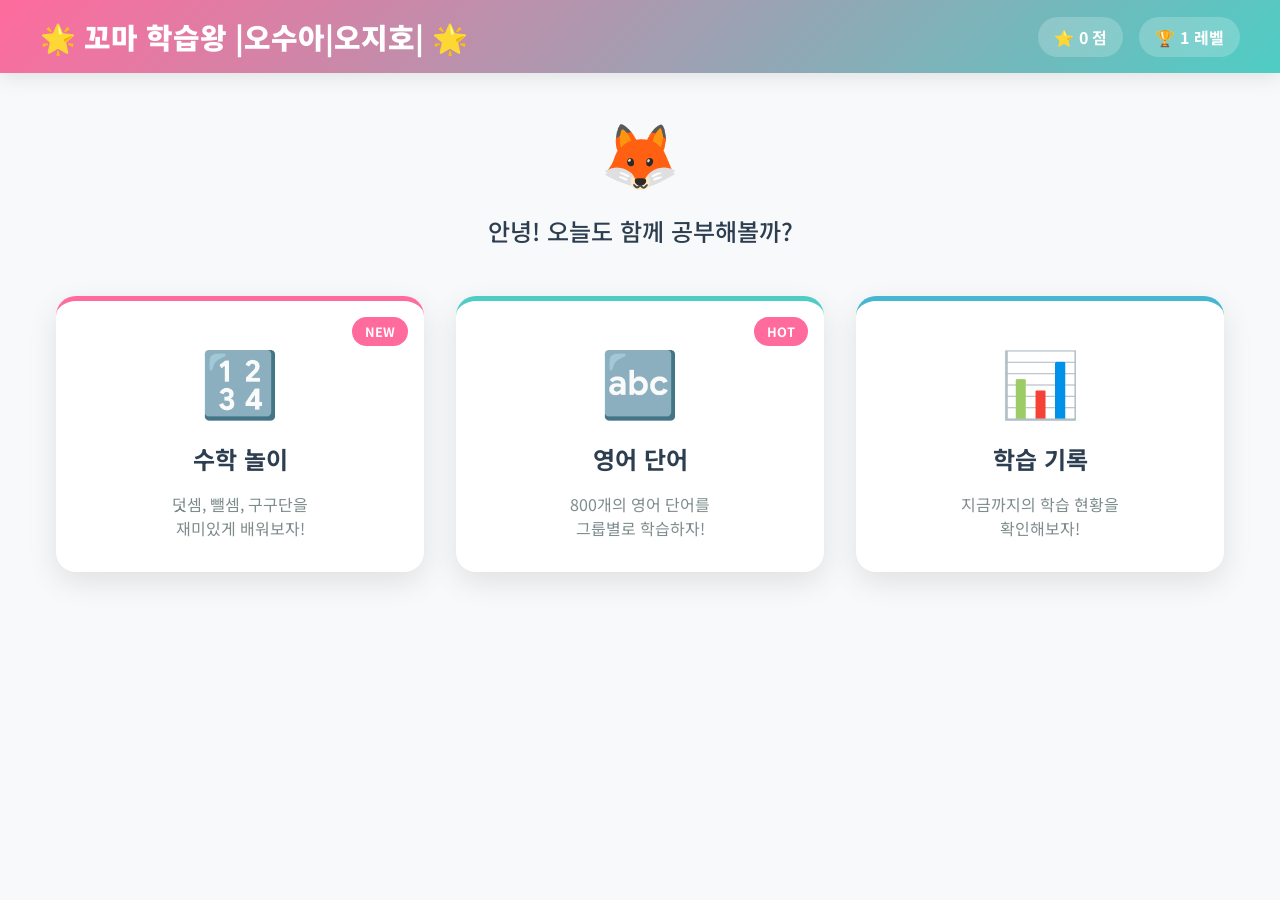
==== index.html @ a8bb4a1d "Add files via upload" ====
<!DOCTYPE html>
<html lang="ko">
<head>
    <meta charset="UTF-8">
    <meta name="viewport" content="width=device-width, initial-scale=1.0">
    <title>🌟 꼬마 학습왕 🌟</title>
    <link rel="preconnect" href="https://fonts.googleapis.com">
    <link rel="preconnect" href="https://fonts.gstatic.com" crossorigin>
    <link href="https://fonts.googleapis.com/css2?family=Noto+Sans+KR:wght@400;500;700;900&display=swap" rel="stylesheet">
    <link rel="stylesheet" href="styles.css">
</head>
<body>
    <!-- 로딩 화면 -->
    <div id="loading-screen" class="loading-screen">
        <div class="loading-content">
            <div class="loading-character">🦊</div>
            <div class="loading-text">꼬마 학습왕 준비 중...</div>
            <div class="loading-bar">
                <div class="loading-progress"></div>
            </div>
        </div>
    </div>

    <!-- 메인 앱 -->
    <div id="app" class="app hidden">
        <!-- 헤더 -->
        <header class="header">
            <div class="header-content">
                <h1 class="app-title">
                    <span class="title-icon">🌟</span>
                    꼬마 학습왕 |오수아|오지호|
                    <span class="title-icon">🌟</span>
                </h1>
                <div class="user-info">
                    <div class="score-display">
                        <span class="score-icon">⭐</span>
                        <span id="total-score">0</span>점
                    </div>
                    <div class="level-display">
                        <span class="level-icon">🏆</span>
                        <span id="user-level">1</span>레벨
                    </div>
                </div>
            </div>
        </header>

        <!-- 메인 메뉴 -->
        <main id="main-menu" class="main-menu">
            <div class="welcome-section">
                <div class="welcome-character">🦊</div>
                <h2 class="welcome-text">안녕! 오늘도 함께 공부해볼까?</h2>
            </div>

            <div class="menu-cards">
                <div class="menu-card math-card" onclick="showMathMenu()">
                    <div class="card-icon">🔢</div>
                    <h3 class="card-title">수학 놀이</h3>
                    <p class="card-description">덧셈, 뺄셈, 구구단을<br>재미있게 배워보자!</p>
                    <div class="card-badge">NEW</div>
                </div>

                <div class="menu-card english-card" onclick="showEnglishMenu()">
                    <div class="card-icon">🔤</div>
                    <h3 class="card-title">영어 단어</h3>
                    <p class="card-description">800개의 영어 단어를<br>그룹별로 학습하자!</p>
                    <div class="card-badge">HOT</div>
                </div>

                <div class="menu-card stats-card" onclick="showStats()">
                    <div class="card-icon">📊</div>
                    <h3 class="card-title">학습 기록</h3>
                    <p class="card-description">지금까지의 학습 현황을<br>확인해보자!</p>
                </div>
            </div>
        </main>

        <!-- 수학 메뉴 -->
        <div id="math-menu" class="sub-menu hidden">
            <div class="sub-menu-header">
                <button class="back-btn" onclick="showMainMenu()">
                    <span class="back-icon">←</span>
                    돌아가기
                </button>
                <h2 class="sub-menu-title">
                    <span class="title-icon">🔢</span>
                    수학 놀이
                </h2>
            </div>

            <div class="sub-menu-cards">
                <div class="sub-menu-card" onclick="startMathGame('addition')">
                    <div class="card-icon">➕</div>
                    <h3 class="card-title">덧셈 놀이</h3>
                    <p class="card-description">두 숫자를 더해보자!</p>
                </div>

                <div class="sub-menu-card" onclick="startMathGame('subtraction')">
                    <div class="card-icon">➖</div>
                    <h3 class="card-title">뺄셈 놀이</h3>
                    <p class="card-description">큰 수에서 작은 수를 빼보자!</p>
                </div>

                <div class="sub-menu-card" onclick="startMathGame('multiplication')">
                    <div class="card-icon">✖️</div>
                    <h3 class="card-title">구구단 놀이</h3>
                    <p class="card-description">구구단을 외워보자!</p>
                </div>
            </div>
        </div>

        <!-- 영어 메뉴 -->
        <div id="english-menu" class="sub-menu hidden">
            <div class="sub-menu-header">
                <button class="back-btn" onclick="showMainMenu()">
                    <span class="back-icon">←</span>
                    돌아가기
                </button>
                <h2 class="sub-menu-title">
                    <span class="title-icon">🔤</span>
                    영어 단어
                </h2>
            </div>

            <div class="sub-menu-cards english-groups">
                <div class="sub-menu-card" onclick="startEnglishGame('동물')">
                    <div class="card-icon">🐱</div>
                    <h3 class="card-title">동물</h3>
                    <p class="card-description">36개 단어</p>
                </div>

                <div class="sub-menu-card" onclick="startEnglishGame('음식')">
                    <div class="card-icon">🍎</div>
                    <h3 class="card-title">음식</h3>
                    <p class="card-description">36개 단어</p>
                </div>

                <div class="sub-menu-card" onclick="startEnglishGame('신체')">
                    <div class="card-icon">👁️</div>
                    <h3 class="card-title">신체</h3>
                    <p class="card-description">30개 단어</p>
                </div>

                <div class="sub-menu-card" onclick="startEnglishGame('학용품')">
                    <div class="card-icon">📚</div>
                    <h3 class="card-title">학용품</h3>
                    <p class="card-description">30개 단어</p>
                </div>

                <div class="sub-menu-card" onclick="startEnglishGame('색깔')">
                    <div class="card-icon">🌈</div>
                    <h3 class="card-title">색깔</h3>
                    <p class="card-description">21개 단어</p>
                </div>

                <div class="sub-menu-card" onclick="startEnglishGame('가족')">
                    <div class="card-icon">👨‍👩‍👧‍👦</div>
                    <h3 class="card-title">가족</h3>
                    <p class="card-description">27개 단어</p>
                </div>

                <div class="sub-menu-card" onclick="startEnglishGame('집과 물건')">
                    <div class="card-icon">🏠</div>
                    <h3 class="card-title">집과 물건</h3>
                    <p class="card-description">30개 단어</p>
                </div>

                <div class="sub-menu-card" onclick="startEnglishGame('옷과 신발')">
                    <div class="card-icon">👕</div>
                    <h3 class="card-title">옷과 신발</h3>
                    <p class="card-description">21개 단어</p>
                </div>
            </div>
        </div>

        <!-- 게임 화면 -->
        <div id="game-screen" class="game-screen hidden">
            <div class="game-header">
                <button class="back-btn" onclick="exitGame()">
                    <span class="back-icon">←</span>
                    나가기
                </button>
                <div class="game-info">
                    <div class="game-score">
                        <span class="score-icon">⭐</span>
                        <span id="game-score">0</span>점
                    </div>
                    <div class="game-progress">
                        <span id="current-question">1</span> / <span id="total-questions">10</span>
                    </div>
                </div>
                <!-- 영어 게임 전용 뜻 표시/숨김 버튼 -->
                <div id="meaning-toggle-container" class="meaning-toggle-container hidden">
                    <button id="meaning-toggle-btn" class="meaning-toggle-btn" onclick="app.toggleMeaningDisplay()">
                        <span id="meaning-toggle-icon">👁️</span>
                        <span id="meaning-toggle-text">뜻 보기</span>
                    </button>
                </div>
            </div>

            <div class="game-content">
                <div class="question-area">
                    <div id="question-text" class="question-text">문제가 여기에 표시됩니다</div>
                    <div id="question-visual" class="question-visual"></div>
                    <!-- 영어 단어 뜻을 표시하는 영역 -->
                    <div id="word-meaning" class="word-meaning hidden">
                        <div class="meaning-display">
                            <span class="meaning-label">뜻:</span>
                            <span id="meaning-text" class="meaning-text"></span>
                        </div>
                    </div>
                </div>

                <div class="answer-area">
                    <div id="math-answers" class="math-answers hidden">
                        <div id="math-choices" class="math-choices">
                            <!-- 객관식 선택지가 동적으로 생성됩니다 -->
                        </div>
                        <button id="show-answer-btn" class="show-answer-btn hidden">정답 보기</button>
                    </div>

                    <div id="english-answers" class="english-answers hidden">
                        <button id="know-btn" class="answer-btn know-btn">알아요! 😊</button>
                        <button id="dont-know-btn" class="answer-btn dont-know-btn">모르겠어요 😅</button>
                    </div>
                </div>

                <div id="feedback" class="feedback"></div>
            </div>

            <div class="game-character">
                <div id="character" class="character">🦊</div>
                <div id="character-speech" class="character-speech"></div>
            </div>
        </div>

        <!-- 통계 화면 -->
        <div id="stats-screen" class="stats-screen hidden">
            <div class="stats-header">
                <button class="back-btn" onclick="showMainMenu()">
                    <span class="back-icon">←</span>
                    돌아가기
                </button>
                <h2 class="stats-title">
                    <span class="title-icon">📊</span>
                    학습 기록
                </h2>
                <button class="reset-btn" onclick="app.resetAllData()">
                    <span class="reset-icon">🗑️</span>
                    모든 기록 초기화
                </button>
            </div>

            <div class="stats-content">
                <div class="stats-summary">
                    <div class="stat-card">
                        <div class="stat-icon">🎯</div>
                        <div class="stat-value" id="total-problems">0</div>
                        <div class="stat-label">총 문제 수</div>
                    </div>
                    <div class="stat-card">
                        <div class="stat-icon">✅</div>
                        <div class="stat-value" id="correct-problems">0</div>
                        <div class="stat-label">맞힌 문제</div>
                    </div>
                    <div class="stat-card">
                        <div class="stat-icon">📈</div>
                        <div class="stat-value" id="accuracy-rate">0%</div>
                        <div class="stat-label">정답률</div>
                    </div>
                </div>

                <div class="stats-charts">
                    <div class="chart-section main-chart">
                        <h3 class="chart-title">📚 영어 단어별 학습 통계</h3>
                        <div id="word-stats" class="word-stats"></div>
                    </div>

                    <div class="chart-section">
                        <h3 class="chart-title">최근 학습 기록</h3>
                        <div id="recent-history" class="recent-history"></div>
                    </div>
                </div>
            </div>
        </div>

        <!-- 성취 팝업 -->
        <div id="achievement-popup" class="achievement-popup hidden">
            <div class="achievement-content">
                <div class="achievement-icon">🏆</div>
                <h3 class="achievement-title">축하합니다!</h3>
                <p class="achievement-text">새로운 레벨에 도달했어요!</p>
                <button class="achievement-close" onclick="closeAchievement()">확인</button>
            </div>
        </div>
    </div>

    <script src="words.js"></script>
    <script src="app.js"></script>
</body>
</html>
---- styles.css ----
/* 기본 설정 */
* {
    margin: 0;
    padding: 0;
    box-sizing: border-box;
}

body {
    font-family: 'Noto Sans KR', sans-serif;
    background: linear-gradient(135deg, #667eea 0%, #764ba2 100%);
    min-height: 100vh;
    overflow-x: hidden;
}

.hidden {
    display: none !important;
}

/* 로딩 화면 */
.loading-screen {
    position: fixed;
    top: 0;
    left: 0;
    width: 100%;
    height: 100%;
    background: linear-gradient(135deg, #667eea 0%, #764ba2 100%);
    display: flex;
    align-items: center;
    justify-content: center;
    z-index: 9999;
}

.loading-content {
    text-align: center;
    color: white;
}

.loading-character {
    font-size: 4rem;
    animation: bounce 1s infinite;
    margin-bottom: 1rem;
}

.loading-text {
    font-size: 1.5rem;
    font-weight: 500;
    margin-bottom: 2rem;
}

.loading-bar {
    width: 200px;
    height: 8px;
    background: rgba(255, 255, 255, 0.3);
    border-radius: 4px;
    overflow: hidden;
    margin: 0 auto;
}

.loading-progress {
    height: 100%;
    background: linear-gradient(90deg, #FF6B9D, #4ECDC4);
    border-radius: 4px;
    animation: loading 2s ease-in-out infinite;
}

@keyframes bounce {
    0%, 20%, 50%, 80%, 100% {
        transform: translateY(0);
    }
    40% {
        transform: translateY(-20px);
    }
    60% {
        transform: translateY(-10px);
    }
}

@keyframes loading {
    0% {
        width: 0%;
    }
    50% {
        width: 70%;
    }
    100% {
        width: 100%;
    }
}

/* 메인 앱 */
.app {
    min-height: 100vh;
    background: #F8F9FA;
}

/* 헤더 */
.header {
    background: linear-gradient(135deg, #FF6B9D 0%, #4ECDC4 100%);
    color: white;
    padding: 1rem;
    box-shadow: 0 4px 20px rgba(0, 0, 0, 0.1);
}

.header-content {
    max-width: 1200px;
    margin: 0 auto;
    display: flex;
    justify-content: space-between;
    align-items: center;
    flex-wrap: wrap;
    gap: 1rem;
}

.app-title {
    font-size: 1.8rem;
    font-weight: 900;
    display: flex;
    align-items: center;
    gap: 0.5rem;
}

.title-icon {
    animation: sparkle 2s ease-in-out infinite;
}

@keyframes sparkle {
    0%, 100% {
        transform: scale(1);
    }
    50% {
        transform: scale(1.2);
    }
}

.user-info {
    display: flex;
    gap: 1rem;
    align-items: center;
}

.score-display, .level-display {
    background: rgba(255, 255, 255, 0.2);
    padding: 0.5rem 1rem;
    border-radius: 20px;
    font-weight: 700;
    display: flex;
    align-items: center;
    gap: 0.3rem;
}

/* 메인 메뉴 */
.main-menu {
    max-width: 1200px;
    margin: 0 auto;
    padding: 2rem 1rem;
}

.welcome-section {
    text-align: center;
    margin-bottom: 3rem;
}

.welcome-character {
    font-size: 4rem;
    margin-bottom: 1rem;
    animation: wave 2s ease-in-out infinite;
}

@keyframes wave {
    0%, 100% {
        transform: rotate(0deg);
    }
    25% {
        transform: rotate(-10deg);
    }
    75% {
        transform: rotate(10deg);
    }
}

.welcome-text {
    font-size: 1.5rem;
    color: #2C3E50;
    font-weight: 500;
}

.menu-cards {
    display: grid;
    grid-template-columns: repeat(auto-fit, minmax(300px, 1fr));
    gap: 2rem;
    margin-top: 2rem;
}

.menu-card {
    background: white;
    border-radius: 20px;
    padding: 2rem;
    text-align: center;
    box-shadow: 0 10px 30px rgba(0, 0, 0, 0.1);
    cursor: pointer;
    transition: all 0.3s ease;
    position: relative;
    overflow: hidden;
}

.menu-card::before {
    content: '';
    position: absolute;
    top: 0;
    left: -100%;
    width: 100%;
    height: 100%;
    background: linear-gradient(90deg, transparent, rgba(255, 255, 255, 0.4), transparent);
    transition: left 0.5s;
}

.menu-card:hover::before {
    left: 100%;
}

.menu-card:hover {
    transform: translateY(-10px);
    box-shadow: 0 20px 40px rgba(0, 0, 0, 0.15);
}

.math-card {
    border-top: 5px solid #FF6B9D;
}

.english-card {
    border-top: 5px solid #4ECDC4;
}

.stats-card {
    border-top: 5px solid #45B7D1;
}

.card-icon {
    font-size: 4rem;
    margin-bottom: 1rem;
}

.card-title {
    font-size: 1.5rem;
    font-weight: 700;
    color: #2C3E50;
    margin-bottom: 1rem;
}

.card-description {
    font-size: 1rem;
    color: #7F8C8D;
    line-height: 1.5;
}

.card-badge {
    position: absolute;
    top: 1rem;
    right: 1rem;
    background: #FF6B9D;
    color: white;
    padding: 0.3rem 0.8rem;
    border-radius: 15px;
    font-size: 0.8rem;
    font-weight: 700;
}

/* 서브 메뉴 */
.sub-menu {
    max-width: 1200px;
    margin: 0 auto;
    padding: 2rem 1rem;
}

.sub-menu-header {
    display: flex;
    align-items: center;
    gap: 1rem;
    margin-bottom: 2rem;
}

.back-btn {
    background: #95A5A6;
    color: white;
    border: none;
    padding: 0.8rem 1.5rem;
    border-radius: 15px;
    font-size: 1rem;
    font-weight: 500;
    cursor: pointer;
    transition: all 0.3s ease;
    display: flex;
    align-items: center;
    gap: 0.5rem;
}

.back-btn:hover {
    background: #7F8C8D;
    transform: translateX(-5px);
}

.sub-menu-title {
    font-size: 2rem;
    font-weight: 700;
    color: #2C3E50;
    display: flex;
    align-items: center;
    gap: 0.5rem;
}

.sub-menu-cards {
    display: grid;
    grid-template-columns: repeat(auto-fit, minmax(250px, 1fr));
    gap: 1.5rem;
}

.sub-menu-card {
    background: white;
    border-radius: 15px;
    padding: 1.5rem;
    text-align: center;
    box-shadow: 0 5px 15px rgba(0, 0, 0, 0.08);
    cursor: pointer;
    transition: all 0.3s ease;
    border: 2px solid transparent;
}

.sub-menu-card:hover {
    transform: translateY(-5px);
    box-shadow: 0 10px 25px rgba(0, 0, 0, 0.15);
    border-color: #4ECDC4;
}

.sub-menu-card .card-icon {
    font-size: 3rem;
    margin-bottom: 1rem;
}

.sub-menu-card .card-title {
    font-size: 1.2rem;
    font-weight: 700;
    color: #2C3E50;
    margin-bottom: 0.5rem;
}

.sub-menu-card .card-description {
    font-size: 0.9rem;
    color: #7F8C8D;
}

/* 게임 화면 */
.game-screen {
    max-width: 800px;
    margin: 0 auto;
    padding: 1rem;
    min-height: 100vh;
    display: flex;
    flex-direction: column;
}

.game-header {
    display: flex;
    justify-content: space-between;
    align-items: center;
    margin-bottom: 2rem;
    flex-wrap: wrap;
    gap: 1rem;
}

.game-info {
    display: flex;
    gap: 1rem;
    align-items: center;
}

.game-score {
    background: linear-gradient(135deg, #FF6B9D, #4ECDC4);
    color: white;
    padding: 0.5rem 1rem;
    border-radius: 20px;
    font-weight: 700;
    display: flex;
    align-items: center;
    gap: 0.3rem;
}

.game-progress {
    background: white;
    padding: 0.5rem 1rem;
    border-radius: 20px;
    font-weight: 700;
    color: #2C3E50;
    box-shadow: 0 2px 10px rgba(0, 0, 0, 0.1);
}

.game-content {
    flex: 1;
    display: flex;
    flex-direction: column;
    justify-content: center;
    gap: 2rem;
}

.question-area {
    background: white;
    border-radius: 20px;
    padding: 2rem;
    text-align: center;
    box-shadow: 0 10px 30px rgba(0, 0, 0, 0.1);
}

.question-text {
    font-size: 2rem;
    font-weight: 700;
    color: #2C3E50;
    margin-bottom: 1rem;
    line-height: 1.4;
}

.question-visual {
    margin-top: 1rem;
}

.answer-area {
    display: flex;
    justify-content: center;
    gap: 1rem;
    flex-wrap: wrap;
}

.math-answers {
    display: flex;
    flex-direction: column;
    gap: 1rem;
    align-items: center;
}

.math-choices {
    display: grid;
    grid-template-columns: repeat(2, 1fr);
    gap: 1rem;
    width: 100%;
    max-width: 400px;
}

.choice-btn {
    background: white;
    border: 3px solid #E0E0E0;
    border-radius: 15px;
    padding: 1rem 1.5rem;
    font-size: 1.5rem;
    font-weight: 700;
    color: #2C3E50;
    cursor: pointer;
    transition: all 0.3s ease;
    min-height: 60px;
    display: flex;
    align-items: center;
    justify-content: center;
}

.choice-btn:hover {
    border-color: #4ECDC4;
    transform: translateY(-2px);
    box-shadow: 0 5px 15px rgba(78, 205, 196, 0.2);
}

.choice-btn.correct {
    background: linear-gradient(135deg, #96CEB4, #4ECDC4);
    color: white;
    border-color: #4ECDC4;
}

.choice-btn.incorrect {
    background: linear-gradient(135deg, #FF6B9D, #FF8E9B);
    color: white;
    border-color: #FF6B9D;
}

.choice-btn.disabled {
    pointer-events: none;
    opacity: 0.7;
}

.show-answer-btn {
    background: linear-gradient(135deg, #95A5A6, #7F8C8D);
    color: white;
    border: none;
    padding: 1rem 2rem;
    border-radius: 15px;
    font-size: 1.2rem;
    font-weight: 700;
    cursor: pointer;
    transition: all 0.3s ease;
    margin-top: 1rem;
}

.show-answer-btn:hover {
    transform: translateY(-2px);
    box-shadow: 0 5px 15px rgba(149, 165, 166, 0.4);
}

.english-answers {
    display: flex;
    gap: 1rem;
    flex-wrap: wrap;
    justify-content: center;
}

.answer-btn {
    padding: 1rem 2rem;
    border: none;
    border-radius: 15px;
    font-size: 1.2rem;
    font-weight: 700;
    cursor: pointer;
    transition: all 0.3s ease;
    min-width: 150px;
}

.know-btn {
    background: linear-gradient(135deg, #96CEB4, #4ECDC4);
    color: white;
}

.know-btn:hover {
    transform: translateY(-2px);
    box-shadow: 0 5px 15px rgba(150, 206, 180, 0.4);
}

.dont-know-btn {
    background: linear-gradient(135deg, #FF6B9D, #FF8E9B);
    color: white;
}

.dont-know-btn:hover {
    transform: translateY(-2px);
    box-shadow: 0 5px 15px rgba(255, 107, 157, 0.4);
}

.feedback {
    text-align: center;
    font-size: 1.5rem;
    font-weight: 700;
    padding: 1rem;
    border-radius: 15px;
    margin-top: 1rem;
    min-height: 60px;
    display: flex;
    align-items: center;
    justify-content: center;
}

.feedback.correct {
    background: linear-gradient(135deg, #96CEB4, #4ECDC4);
    color: white;
    animation: correctPulse 0.6s ease;
}

.feedback.incorrect {
    background: linear-gradient(135deg, #FF6B9D, #FF8E9B);
    color: white;
    animation: incorrectShake 0.6s ease;
}

@keyframes correctPulse {
    0% {
        transform: scale(1);
    }
    50% {
        transform: scale(1.05);
    }
    100% {
        transform: scale(1);
    }
}

@keyframes incorrectShake {
    0%, 100% {
        transform: translateX(0);
    }
    25% {
        transform: translateX(-10px);
    }
    75% {
        transform: translateX(10px);
    }
}

.game-character {
    position: fixed;
    bottom: 2rem;
    right: 2rem;
    text-align: center;
}

.character {
    font-size: 3rem;
    margin-bottom: 0.5rem;
    cursor: pointer;
    transition: transform 0.3s ease;
}

.character:hover {
    transform: scale(1.2);
}

.character-speech {
    background: white;
    padding: 0.5rem 1rem;
    border-radius: 15px;
    box-shadow: 0 5px 15px rgba(0, 0, 0, 0.1);
    font-size: 0.9rem;
    color: #2C3E50;
    max-width: 150px;
    word-wrap: break-word;
    position: relative;
}

.character-speech::after {
    content: '';
    position: absolute;
    bottom: -10px;
    left: 50%;
    transform: translateX(-50%);
    width: 0;
    height: 0;
    border-left: 10px solid transparent;
    border-right: 10px solid transparent;
    border-top: 10px solid white;
}

/* 통계 화면 */
.stats-screen {
    max-width: 1200px;
    margin: 0 auto;
    padding: 2rem 1rem;
}

.stats-header {
    display: flex;
    align-items: center;
    gap: 1rem;
    margin-bottom: 2rem;
}

.stats-title {
    font-size: 2rem;
    font-weight: 700;
    color: #2C3E50;
    display: flex;
    align-items: center;
    gap: 0.5rem;
}

.stats-content {
    display: flex;
    flex-direction: column;
    gap: 2rem;
}

.stats-summary {
    display: grid;
    grid-template-columns: repeat(auto-fit, minmax(200px, 1fr));
    gap: 1rem;
}

.stat-card {
    background: white;
    border-radius: 15px;
    padding: 1.5rem;
    text-align: center;
    box-shadow: 0 5px 15px rgba(0, 0, 0, 0.08);
}

.stat-icon {
    font-size: 2.5rem;
    margin-bottom: 0.5rem;
}

.stat-value {
    font-size: 2rem;
    font-weight: 900;
    color: #2C3E50;
    margin-bottom: 0.5rem;
}

.stat-label {
    font-size: 0.9rem;
    color: #7F8C8D;
}

.stats-charts {
    display: grid;
    grid-template-columns: repeat(auto-fit, minmax(400px, 1fr));
    gap: 2rem;
}

.chart-section {
    background: white;
    border-radius: 15px;
    padding: 1.5rem;
    box-shadow: 0 5px 15px rgba(0, 0, 0, 0.08);
}

.chart-title {
    font-size: 1.2rem;
    font-weight: 700;
    color: #2C3E50;
    margin-bottom: 1rem;
}

.chart {
    height: 200px;
    display: flex;
    align-items: end;
    justify-content: space-around;
    gap: 1rem;
}

.chart-bar {
    background: linear-gradient(135deg, #4ECDC4, #45B7D1);
    border-radius: 5px 5px 0 0;
    min-width: 40px;
    position: relative;
    transition: all 0.3s ease;
}

.chart-bar:hover {
    transform: scale(1.05);
}

.chart-label {
    position: absolute;
    bottom: -25px;
    left: 50%;
    transform: translateX(-50%);
    font-size: 0.8rem;
    color: #7F8C8D;
    white-space: nowrap;
}

.recent-history {
    max-height: 200px;
    overflow-y: auto;
}

.history-item {
    display: flex;
    justify-content: space-between;
    align-items: center;
    padding: 0.8rem;
    border-bottom: 1px solid #E0E0E0;
    font-size: 0.9rem;
}

.history-item:last-child {
    border-bottom: none;
}

.history-subject {
    font-weight: 700;
    color: #2C3E50;
}

.history-result {
    color: #7F8C8D;
}

/* 성취 팝업 */
.achievement-popup {
    position: fixed;
    top: 0;
    left: 0;
    width: 100%;
    height: 100%;
    background: rgba(0, 0, 0, 0.5);
    display: flex;
    align-items: center;
    justify-content: center;
    z-index: 1000;
}

.achievement-content {
    background: white;
    border-radius: 20px;
    padding: 2rem;
    text-align: center;
    max-width: 300px;
    animation: achievementPop 0.5s ease;
}

@keyframes achievementPop {
    0% {
        transform: scale(0.5);
        opacity: 0;
    }
    100% {
        transform: scale(1);
        opacity: 1;
    }
}

.achievement-icon {
    font-size: 4rem;
    margin-bottom: 1rem;
}

.achievement-title {
    font-size: 1.5rem;
    font-weight: 700;
    color: #2C3E50;
    margin-bottom: 1rem;
}

.achievement-text {
    font-size: 1rem;
    color: #7F8C8D;
    margin-bottom: 1.5rem;
}

.achievement-close {
    background: linear-gradient(135deg, #4ECDC4, #45B7D1);
    color: white;
    border: none;
    padding: 0.8rem 2rem;
    border-radius: 15px;
    font-size: 1rem;
    font-weight: 700;
    cursor: pointer;
    transition: all 0.3s ease;
}

.achievement-close:hover {
    transform: translateY(-2px);
    box-shadow: 0 5px 15px rgba(78, 205, 196, 0.4);
}

/* 반응형 디자인 */
@media (max-width: 768px) {
    .header-content {
        flex-direction: column;
        text-align: center;
    }

    .app-title {
        font-size: 1.5rem;
    }

    .menu-cards {
        grid-template-columns: 1fr;
    }

    .sub-menu-cards {
        grid-template-columns: repeat(auto-fit, minmax(200px, 1fr));
    }

    .game-header {
        flex-direction: column;
        align-items: stretch;
    }

    .game-info {
        justify-content: center;
    }

    .question-text {
        font-size: 1.5rem;
    }

    .english-answers {
        flex-direction: column;
        align-items: center;
    }

    .answer-btn {
        width: 100%;
        max-width: 250px;
    }

    .game-character {
        position: static;
        margin-top: 2rem;
    }

    .stats-charts {
        grid-template-columns: 1fr;
    }

    .chart-section {
        min-width: auto;
    }
}

@media (max-width: 480px) {
    .main-menu, .sub-menu, .game-screen, .stats-screen {
        padding: 1rem 0.5rem;
    }

    .menu-card, .sub-menu-card {
        padding: 1.5rem 1rem;
    }

    .question-area {
        padding: 1.5rem 1rem;
    }

    .math-input {
        width: 100%;
        max-width: 250px;
    }
}

/* 뜻 표시/숨김 기능 스타일 */
.meaning-toggle-container {
    display: flex;
    align-items: center;
}

.meaning-toggle-btn {
    display: flex;
    align-items: center;
    gap: 0.5rem;
    padding: 0.5rem 1rem;
    background: linear-gradient(135deg, #667eea 0%, #764ba2 100%);
    color: white;
    border: none;
    border-radius: 25px;
    font-size: 0.9rem;
    font-weight: 500;
    cursor: pointer;
    transition: all 0.3s ease;
    box-shadow: 0 2px 10px rgba(0, 0, 0, 0.1);
}

.meaning-toggle-btn:hover {
    transform: translateY(-2px);
    box-shadow: 0 4px 15px rgba(0, 0, 0, 0.2);
}

.meaning-toggle-btn.hide-meaning {
    background: linear-gradient(135deg, #fc4a1a 0%, #f7b733 100%);
}

.meaning-toggle-btn.show-meaning {
    background: linear-gradient(135deg, #4ECDC4 0%, #44A08D 100%);
}

.word-meaning {
    margin-top: 1rem;
    padding: 1rem;
    background: linear-gradient(135deg, #ffecd2 0%, #fcb69f 100%);
    border-radius: 15px;
    border-left: 5px solid #ff6b6b;
    animation: fadeInUp 0.5s ease;
}

.meaning-display {
    display: flex;
    align-items: center;
    gap: 0.5rem;
    font-size: 1.1rem;
}

.meaning-label {
    font-weight: 700;
    color: #d63384;
}

.meaning-text {
    font-weight: 600;
    color: #495057;
    background: white;
    padding: 0.3rem 0.8rem;
    border-radius: 20px;
    box-shadow: 0 2px 5px rgba(0, 0, 0, 0.1);
}

@keyframes fadeInUp {
    from {
        opacity: 0;
        transform: translateY(20px);
    }
    to {
        opacity: 1;
        transform: translateY(0);
    }
}

/* 게임 헤더 개선 */
.game-header {
    display: flex;
    justify-content: space-between;
    align-items: center;
    padding: 1rem 2rem;
    background: rgba(255, 255, 255, 0.95);
    backdrop-filter: blur(10px);
    border-radius: 20px;
    margin-bottom: 2rem;
    box-shadow: 0 4px 20px rgba(0, 0, 0, 0.1);
}

.stats-header {
    display: flex;
    justify-content: space-between;
    align-items: center;
    padding: 1rem 2rem;
    background: rgba(255, 255, 255, 0.95);
    backdrop-filter: blur(10px);
    border-radius: 20px;
    margin-bottom: 2rem;
    box-shadow: 0 4px 20px rgba(0, 0, 0, 0.1);
}

.reset-btn {
    display: flex;
    align-items: center;
    gap: 0.5rem;
    padding: 0.5rem 1rem;
    background: linear-gradient(135deg, #ff4757 0%, #ff3838 100%);
    color: white;
    border: none;
    border-radius: 25px;
    font-size: 0.9rem;
    font-weight: 500;
    cursor: pointer;
    transition: all 0.3s ease;
    box-shadow: 0 2px 10px rgba(255, 71, 87, 0.3);
}

.reset-btn:hover {
    transform: translateY(-2px);
    box-shadow: 0 4px 15px rgba(255, 71, 87, 0.5);
}

/* 단어별 통계 스타일 */
.main-chart {
    grid-column: 1 / -1; /* 전체 너비로 확장 */
    order: -1; /* 가장 위에 배치 */
}

.main-chart .chart-title {
    font-size: 1.5rem;
    color: #495057;
    text-align: center;
    margin-bottom: 1.5rem;
    padding: 1rem;
    background: linear-gradient(135deg, #667eea 0%, #764ba2 100%);
    color: white;
    border-radius: 15px;
    box-shadow: 0 4px 15px rgba(102, 126, 234, 0.3);
}

.word-stats-list {
    display: grid;
    grid-template-columns: repeat(auto-fit, minmax(300px, 1fr));
    gap: 1rem;
    max-height: 500px;
    overflow-y: auto;
    padding: 1rem;
    background: rgba(255, 255, 255, 0.5);
    border-radius: 15px;
    backdrop-filter: blur(10px);
}

.word-stat-item {
    display: flex;
    justify-content: space-between;
    align-items: center;
    padding: 1.2rem;
    background: linear-gradient(135deg, #ffffff 0%, #f8f9fa 100%);
    border-radius: 15px;
    border-left: 5px solid #6c757d;
    transition: all 0.3s ease;
    box-shadow: 0 2px 10px rgba(0, 0, 0, 0.1);
}

.word-stat-item:hover {
    transform: translateY(-3px) scale(1.02);
    box-shadow: 0 8px 25px rgba(0, 0, 0, 0.15);
}

.word-info {
    display: flex;
    flex-direction: column;
    gap: 0.5rem;
}

.word-name {
    font-weight: 800;
    font-size: 1.2rem;
    color: #495057;
}

.word-accuracy {
    font-weight: 700;
    font-size: 1rem;
    padding: 0.3rem 0.8rem;
    border-radius: 20px;
    display: inline-block;
    width: fit-content;
    text-align: center;
    min-width: 60px;
}

.word-accuracy.excellent {
    background: linear-gradient(135deg, #28a745 0%, #20c997 100%);
    color: white;
    border-left-color: #28a745;
}

.word-accuracy.good {
    background: linear-gradient(135deg, #ffc107 0%, #fd7e14 100%);
    color: white;
    border-left-color: #ffc107;
}

.word-accuracy.needs-practice {
    background: linear-gradient(135deg, #dc3545 0%, #e83e8c 100%);
    color: white;
    border-left-color: #dc3545;
}

.word-stat-item .word-accuracy.excellent {
    border-left-color: #28a745;
}

.word-stat-item .word-accuracy.good {
    border-left-color: #ffc107;
}

.word-stat-item .word-accuracy.needs-practice {
    border-left-color: #dc3545;
}

.word-details {
    display: flex;
    flex-direction: column;
    gap: 0.3rem;
    align-items: flex-end;
    font-size: 0.9rem;
}

.correct-count {
    color: #28a745;
    font-weight: 700;
    font-size: 1rem;
}

.wrong-count {
    color: #dc3545;
    font-weight: 700;
    font-size: 1rem;
}

.total-count {
    color: #6c757d;
    font-weight: 600;
    font-size: 0.85rem;
}

/* 피드백 표시 개선 */
.feedback {
    transition: all 0.3s ease;
}

.feedback.floating {
    position: absolute !important;
    top: 10px !important;
    right: 10px !important;
    z-index: 10 !important;
    opacity: 0.8 !important;
    font-size: 0.9rem !important;
    max-width: 200px !important;
    border-radius: 10px !important;
    padding: 0.5rem !important;
    box-shadow: 0 2px 10px rgba(0, 0, 0, 0.2) !important;
}

@media (max-width: 768px) {
    .game-header {
        flex-direction: column;
        gap: 1rem;
        text-align: center;
    }
    
    .meaning-toggle-container {
        order: -1;
    }
    
    .game-info {
        display: flex;
        gap: 1rem;
        justify-content: center;
    }
}
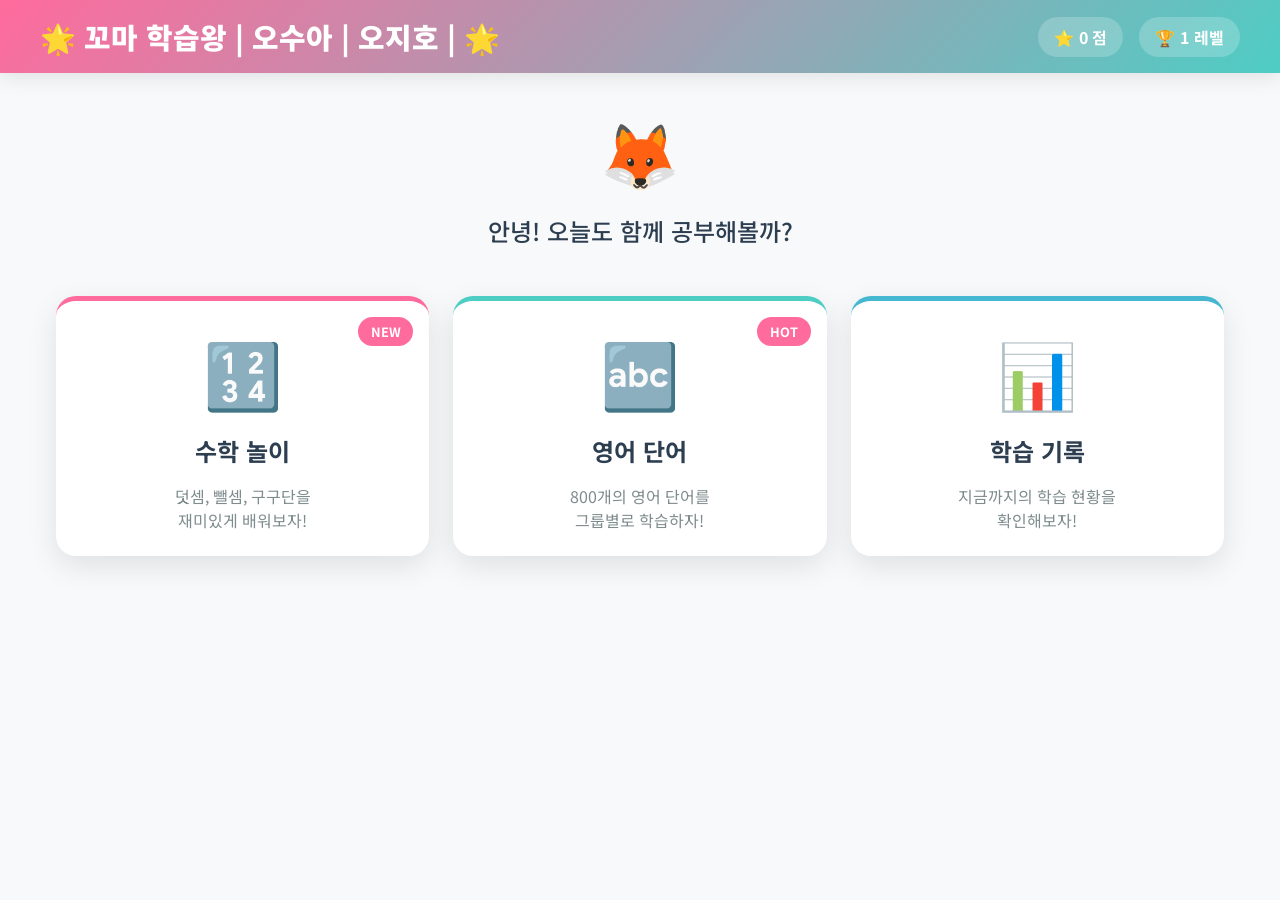
==== commit c0da0288: "Add files via upload" ====
--- a/index.html
+++ b/index.html
@@ -28,7 +28,7 @@
             <div class="header-content">
                 <h1 class="app-title">
                     <span class="title-icon">🌟</span>
-                    꼬마 학습왕 |오수아|오지호|
+                    꼬마 학습왕 | 오수아 | 오지호 |
                     <span class="title-icon">🌟</span>
                 </h1>
                 <div class="user-info">
--- a/styles.css
+++ b/styles.css
@@ -186,15 +186,15 @@
 
 .menu-cards {
     display: grid;
-    grid-template-columns: repeat(auto-fit, minmax(300px, 1fr));
-    gap: 2rem;
-    margin-top: 2rem;
+    grid-template-columns: repeat(auto-fit, minmax(280px, 1fr)); /* 300px에서 280px로 축소 */
+    gap: 1.5rem; /* 2rem에서 1.5rem으로 축소 */
+    margin-top: 1.5rem; /* 2rem에서 1.5rem으로 축소 */
 }
 
 .menu-card {
     background: white;
     border-radius: 20px;
-    padding: 2rem;
+    padding: 1.5rem; /* 2rem에서 1.5rem으로 축소 */
     text-align: center;
     box-shadow: 0 10px 30px rgba(0, 0, 0, 0.1);
     cursor: pointer;
@@ -310,14 +310,14 @@
 
 .sub-menu-cards {
     display: grid;
-    grid-template-columns: repeat(auto-fit, minmax(250px, 1fr));
-    gap: 1.5rem;
+    grid-template-columns: repeat(auto-fit, minmax(220px, 1fr)); /* 250px에서 220px로 축소 */
+    gap: 1rem; /* 1.5rem에서 1rem으로 축소 */
 }
 
 .sub-menu-card {
     background: white;
     border-radius: 15px;
-    padding: 1.5rem;
+    padding: 1.2rem; /* 1.5rem에서 1.2rem으로 축소 */
     text-align: center;
     box-shadow: 0 5px 15px rgba(0, 0, 0, 0.08);
     cursor: pointer;
@@ -362,9 +362,9 @@
     display: flex;
     justify-content: space-between;
     align-items: center;
-    margin-bottom: 2rem;
+    margin-bottom: 1rem; /* 2rem에서 1rem으로 축소 */
     flex-wrap: wrap;
-    gap: 1rem;
+    gap: 0.8rem; /* 1rem에서 0.8rem으로 축소 */
 }
 
 .game-info {
@@ -404,7 +404,7 @@
 .question-area {
     background: white;
     border-radius: 20px;
-    padding: 2rem;
+    padding: 1.5rem; /* 2rem에서 1.5rem으로 축소 */
     text-align: center;
     box-shadow: 0 10px 30px rgba(0, 0, 0, 0.1);
 }
@@ -894,20 +894,144 @@
 
 @media (max-width: 480px) {
     .main-menu, .sub-menu, .game-screen, .stats-screen {
-        padding: 1rem 0.5rem;
+        padding: 0.5rem 0.3rem; /* 1rem 0.5rem에서 축소 */
+    }
+
+    .menu-cards {
+        grid-template-columns: repeat(auto-fit, minmax(240px, 1fr)); /* 더 작은 카드 */
+        gap: 1rem; /* 간격 축소 */
+        margin-top: 1rem;
+    }
+
+    .sub-menu-cards {
+        grid-template-columns: repeat(auto-fit, minmax(180px, 1fr)); /* 더 작은 서브메뉴 카드 */
+        gap: 0.8rem;
     }
 
     .menu-card, .sub-menu-card {
-        padding: 1.5rem 1rem;
+        padding: 1rem 0.8rem; /* 1.5rem 1rem에서 축소 */
+        margin-bottom: 0.8rem; /* 카드 간격 축소 */
+    }
+
+    .menu-card h3, .sub-menu-card h3 {
+        font-size: 1.1rem; /* 제목 크기 축소 */
+        margin-bottom: 0.3rem;
+    }
+
+    .menu-card p, .sub-menu-card p {
+        font-size: 0.85rem; /* 설명 텍스트 축소 */
+        line-height: 1.3;
+    }
+
+    .card-icon {
+        font-size: 2rem; /* 아이콘 크기 축소 */
+        margin-bottom: 0.8rem;
     }
 
     .question-area {
-        padding: 1.5rem 1rem;
+        padding: 1rem 0.8rem; /* 1.5rem 1rem에서 축소 */
+    }
+
+    .question-text {
+        font-size: 1.8rem; /* 문제 텍스트 크기 축소 */
+        margin-bottom: 1rem;
     }
 
     .math-input {
         width: 100%;
-        max-width: 250px;
+        max-width: 200px; /* 250px에서 축소 */
+        padding: 0.6rem; /* 입력 필드 패딩 축소 */
+        font-size: 1.1rem;
+    }
+
+    .answer-btn {
+        padding: 0.8rem 1.5rem; /* 버튼 패딩 축소 */
+        font-size: 1rem;
+        margin: 0.3rem; /* 버튼 간격 축소 */
+    }
+
+    .header {
+        padding: 0.8rem 1rem; /* 헤더 패딩 축소 */
+    }
+
+    .app-title {
+        font-size: 1.3rem; /* 앱 제목 크기 축소 */
+    }
+
+    .user-info {
+        gap: 0.8rem; /* 사용자 정보 간격 축소 */
+    }
+
+    .score-display, .level-display {
+        font-size: 0.9rem; /* 점수/레벨 표시 축소 */
+        padding: 0.3rem 0.6rem;
+    }
+
+    .game-header {
+        margin-bottom: 0.8rem; /* 게임 헤더 여백 축소 */
+    }
+
+    .welcome-section {
+        margin-bottom: 1.5rem; /* 환영 섹션 여백 축소 */
+    }
+
+    .welcome-character {
+        font-size: 3rem; /* 캐릭터 크기 축소 */
+        margin-bottom: 0.8rem;
+    }
+
+    .welcome-text {
+        font-size: 1.2rem; /* 환영 텍스트 크기 축소 */
+    }
+
+    /* 통계 화면 모바일 최적화 */
+    .word-stats-list {
+        grid-template-columns: repeat(auto-fit, minmax(200px, 1fr)); /* 더 작은 카드 */
+        gap: 0.6rem;
+        padding: 0.6rem;
+        max-height: 400px;
+    }
+
+    .word-stat-item {
+        padding: 0.8rem; /* 더 작은 패딩 */
+        flex-direction: column;
+        gap: 0.5rem;
+        text-align: center;
+    }
+
+    .word-info, .word-details {
+        align-items: center;
+        gap: 0.3rem;
+    }
+
+    .word-name {
+        font-size: 1rem; /* 단어 이름 크기 축소 */
+    }
+
+    .word-accuracy {
+        font-size: 0.85rem; /* 정확도 표시 축소 */
+        padding: 0.2rem 0.6rem;
+    }
+
+    .correct-count, .wrong-count, .total-count {
+        font-size: 0.8rem; /* 통계 숫자 축소 */
+    }
+
+    .stats-summary {
+        grid-template-columns: repeat(3, 1fr); /* 3열로 배치 */
+        gap: 0.5rem;
+    }
+
+    .stat-card {
+        padding: 0.8rem; /* 통계 카드 패딩 축소 */
+    }
+
+    .stat-value {
+        font-size: 1.5rem; /* 통계 값 크기 축소 */
+    }
+
+    .stat-label {
+        font-size: 0.8rem; /* 통계 라벨 크기 축소 */
     }
 }
 
@@ -1053,11 +1177,11 @@
 
 .word-stats-list {
     display: grid;
-    grid-template-columns: repeat(auto-fit, minmax(300px, 1fr));
-    gap: 1rem;
+    grid-template-columns: repeat(auto-fit, minmax(260px, 1fr)); /* 300px에서 260px로 축소 */
+    gap: 0.8rem; /* 1rem에서 0.8rem으로 축소 */
     max-height: 500px;
     overflow-y: auto;
-    padding: 1rem;
+    padding: 0.8rem; /* 1rem에서 0.8rem으로 축소 */
     background: rgba(255, 255, 255, 0.5);
     border-radius: 15px;
     backdrop-filter: blur(10px);
@@ -1067,7 +1191,7 @@
     display: flex;
     justify-content: space-between;
     align-items: center;
-    padding: 1.2rem;
+    padding: 1rem; /* 1.2rem에서 1rem으로 축소 */
     background: linear-gradient(135deg, #ffffff 0%, #f8f9fa 100%);
     border-radius: 15px;
     border-left: 5px solid #6c757d;
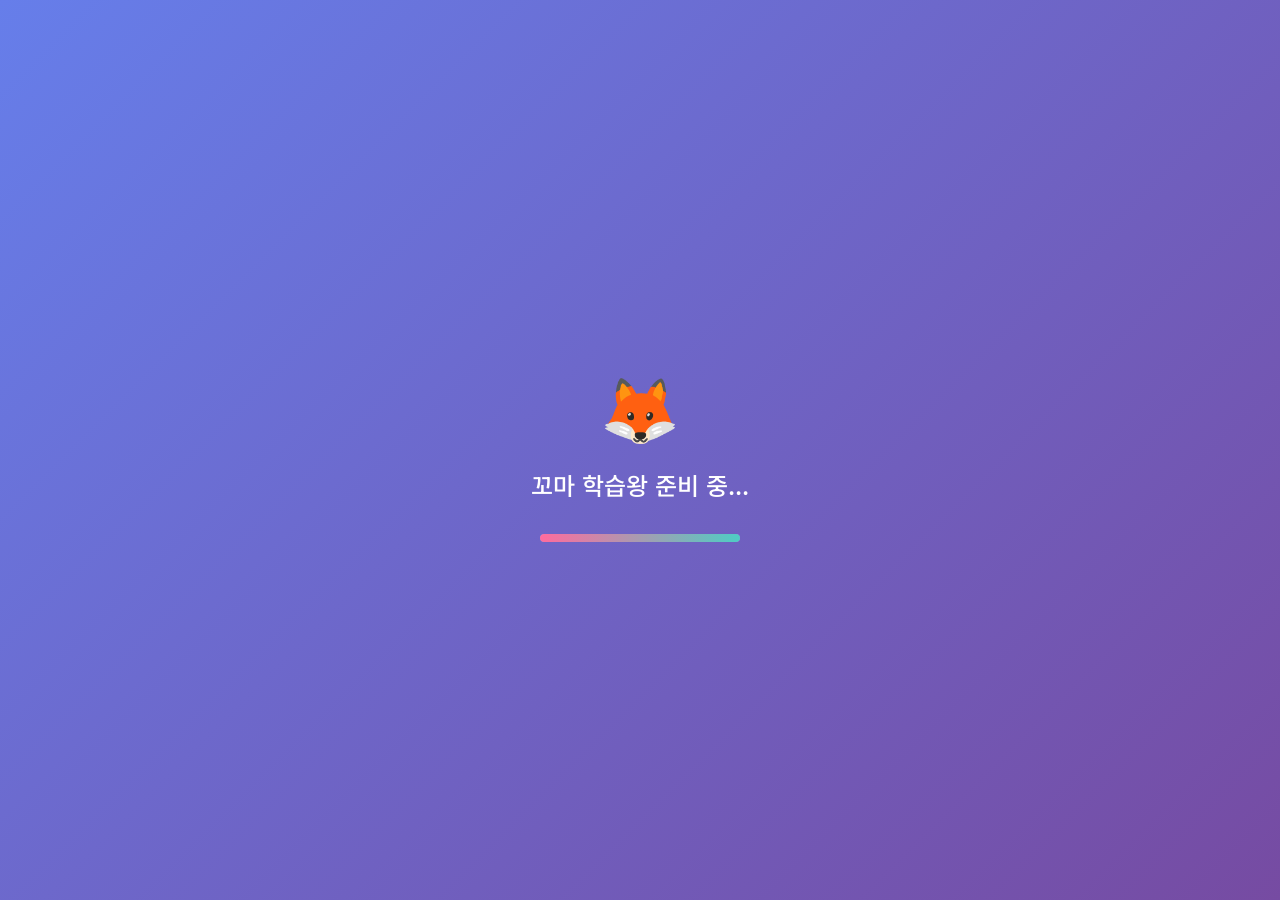
==== commit cd2bbc2c: "Add files via upload" ====
--- a/index.html
+++ b/index.html
@@ -169,6 +169,152 @@
                     <h3 class="card-title">옷과 신발</h3>
                     <p class="card-description">21개 단어</p>
                 </div>
+
+                <!-- 알파벳 A~Z 카테고리 -->
+                <div class="sub-menu-card" onclick="startEnglishGame('A단어')">
+                    <div class="card-icon">🅰️</div>
+                    <h3 class="card-title">A단어</h3>
+                    <p class="card-description">31개 단어</p>
+                </div>
+
+                <div class="sub-menu-card" onclick="startEnglishGame('B단어')">
+                    <div class="card-icon">🅱️</div>
+                    <h3 class="card-title">B단어</h3>
+                    <p class="card-description">32개 단어</p>
+                </div>
+
+                <div class="sub-menu-card" onclick="startEnglishGame('C단어')">
+                    <div class="card-icon">🔤</div>
+                    <h3 class="card-title">C단어</h3>
+                    <p class="card-description">38개 단어</p>
+                </div>
+
+                <div class="sub-menu-card" onclick="startEnglishGame('D단어')">
+                    <div class="card-icon">📅</div>
+                    <h3 class="card-title">D단어</h3>
+                    <p class="card-description">20개 단어</p>
+                </div>
+
+                <div class="sub-menu-card" onclick="startEnglishGame('E단어')">
+                    <div class="card-icon">⚡</div>
+                    <h3 class="card-title">E단어</h3>
+                    <p class="card-description">16개 단어</p>
+                </div>
+
+                <div class="sub-menu-card" onclick="startEnglishGame('F단어')">
+                    <div class="card-icon">🔥</div>
+                    <h3 class="card-title">F단어</h3>
+                    <p class="card-description">28개 단어</p>
+                </div>
+
+                <div class="sub-menu-card" onclick="startEnglishGame('G단어')">
+                    <div class="card-icon">🎮</div>
+                    <h3 class="card-title">G단어</h3>
+                    <p class="card-description">18개 단어</p>
+                </div>
+
+                <div class="sub-menu-card" onclick="startEnglishGame('H단어')">
+                    <div class="card-icon">🏠</div>
+                    <h3 class="card-title">H단어</h3>
+                    <p class="card-description">30개 단어</p>
+                </div>
+
+                <div class="sub-menu-card" onclick="startEnglishGame('I단어')">
+                    <div class="card-icon">💡</div>
+                    <h3 class="card-title">I단어</h3>
+                    <p class="card-description">11개 단어</p>
+                </div>
+
+                <div class="sub-menu-card" onclick="startEnglishGame('J단어')">
+                    <div class="card-icon">✈️</div>
+                    <h3 class="card-title">J단어</h3>
+                    <p class="card-description">6개 단어</p>
+                </div>
+
+                <div class="sub-menu-card" onclick="startEnglishGame('K단어')">
+                    <div class="card-icon">🔑</div>
+                    <h3 class="card-title">K단어</h3>
+                    <p class="card-description">8개 단어</p>
+                </div>
+
+                <div class="sub-menu-card" onclick="startEnglishGame('L단어')">
+                    <div class="card-icon">💡</div>
+                    <h3 class="card-title">L단어</h3>
+                    <p class="card-description">23개 단어</p>
+                </div>
+
+                <div class="sub-menu-card" onclick="startEnglishGame('M단어')">
+                    <div class="card-icon">🎵</div>
+                    <h3 class="card-title">M단어</h3>
+                    <p class="card-description">27개 단어</p>
+                </div>
+
+                <div class="sub-menu-card" onclick="startEnglishGame('N단어')">
+                    <div class="card-icon">🌙</div>
+                    <h3 class="card-title">N단어</h3>
+                    <p class="card-description">14개 단어</p>
+                </div>
+
+                <div class="sub-menu-card" onclick="startEnglishGame('O단어')">
+                    <div class="card-icon">⭕</div>
+                    <h3 class="card-title">O단어</h3>
+                    <p class="card-description">15개 단어</p>
+                </div>
+
+                <div class="sub-menu-card" onclick="startEnglishGame('P단어')">
+                    <div class="card-icon">🎨</div>
+                    <h3 class="card-title">P단어</h3>
+                    <p class="card-description">32개 단어</p>
+                </div>
+
+                <div class="sub-menu-card" onclick="startEnglishGame('Q단어')">
+                    <div class="card-icon">👑</div>
+                    <h3 class="card-title">Q단어</h3>
+                    <p class="card-description">4개 단어</p>
+                </div>
+
+                <div class="sub-menu-card" onclick="startEnglishGame('R단어')">
+                    <div class="card-icon">🌈</div>
+                    <h3 class="card-title">R단어</h3>
+                    <p class="card-description">23개 단어</p>
+                </div>
+
+                <div class="sub-menu-card" onclick="startEnglishGame('S단어')">
+                    <div class="card-icon">⭐</div>
+                    <h3 class="card-title">S단어</h3>
+                    <p class="card-description">67개 단어</p>
+                </div>
+
+                <div class="sub-menu-card" onclick="startEnglishGame('T단어')">
+                    <div class="card-icon">🕐</div>
+                    <h3 class="card-title">T단어</h3>
+                    <p class="card-description">61개 단어</p>
+                </div>
+
+                <div class="sub-menu-card" onclick="startEnglishGame('U단어')">
+                    <div class="card-icon">☂️</div>
+                    <h3 class="card-title">U단어</h3>
+                    <p class="card-description">7개 단어</p>
+                </div>
+
+                <div class="sub-menu-card" onclick="startEnglishGame('V단어')">
+                    <div class="card-icon">📹</div>
+                    <h3 class="card-title">V단어</h3>
+                    <p class="card-description">6개 단어</p>
+                </div>
+
+                <div class="sub-menu-card" onclick="startEnglishGame('W단어')">
+                    <div class="card-icon">🌍</div>
+                    <h3 class="card-title">W단어</h3>
+                    <p class="card-description">34개 단어</p>
+                </div>
+
+                <div class="sub-menu-card" onclick="startEnglishGame('X,Y,Z단어')">
+                    <div class="card-icon">🎄</div>
+                    <h3 class="card-title">X,Y,Z단어</h3>
+                    <p class="card-description">11개 단어</p>
+                </div>
+                </div>
             </div>
         </div>
 
@@ -185,7 +331,7 @@
                         <span id="game-score">0</span>점
                     </div>
                     <div class="game-progress">
-                        <span id="current-question">1</span> / <span id="total-questions">10</span>
+                        <span id="current-question">1</span>번째 문제
                     </div>
                 </div>
                 <!-- 영어 게임 전용 뜻 표시/숨김 버튼 -->
--- a/styles.css
+++ b/styles.css
@@ -398,7 +398,7 @@
     display: flex;
     flex-direction: column;
     justify-content: center;
-    gap: 2rem;
+    gap: 1.5rem; /* 2rem에서 1.5rem으로 축소 */
 }
 
 .question-area {
@@ -880,7 +880,7 @@
 
     .game-character {
         position: static;
-        margin-top: 2rem;
+        margin-top: 1.5rem; /* 2rem에서 1.5rem으로 축소 */
     }
 
     .stats-charts {
@@ -1032,6 +1032,34 @@
 
     .stat-label {
         font-size: 0.8rem; /* 통계 라벨 크기 축소 */
+    }
+
+    /* 게임 캐릭터 모바일 최적화 */
+    .game-character {
+        position: static;
+        margin-top: 1rem; /* 2rem에서 1rem으로 축소 */
+        margin-bottom: 0.5rem;
+    }
+
+    .character {
+        font-size: 2.5rem; /* 3rem에서 2.5rem으로 축소 */
+        margin-bottom: 0.3rem; /* 0.5rem에서 0.3rem으로 축소 */
+    }
+
+    .character-speech {
+        font-size: 0.85rem; /* 0.9rem에서 0.85rem으로 축소 */
+        padding: 0.4rem 0.8rem; /* 0.5rem 1rem에서 축소 */
+        max-width: 200px; /* 150px에서 200px로 확장 */
+    }
+
+    .feedback {
+        margin-bottom: 0.8rem; /* 피드백과 캐릭터 사이 간격 축소 */
+    }
+
+    /* 게임 콘텐츠 간격 모바일 최적화 */
+    .game-content {
+        gap: 0.8rem; /* 1.5rem에서 0.8rem으로 축소 */
+        padding: 0 0.5rem;
     }
 }
 
